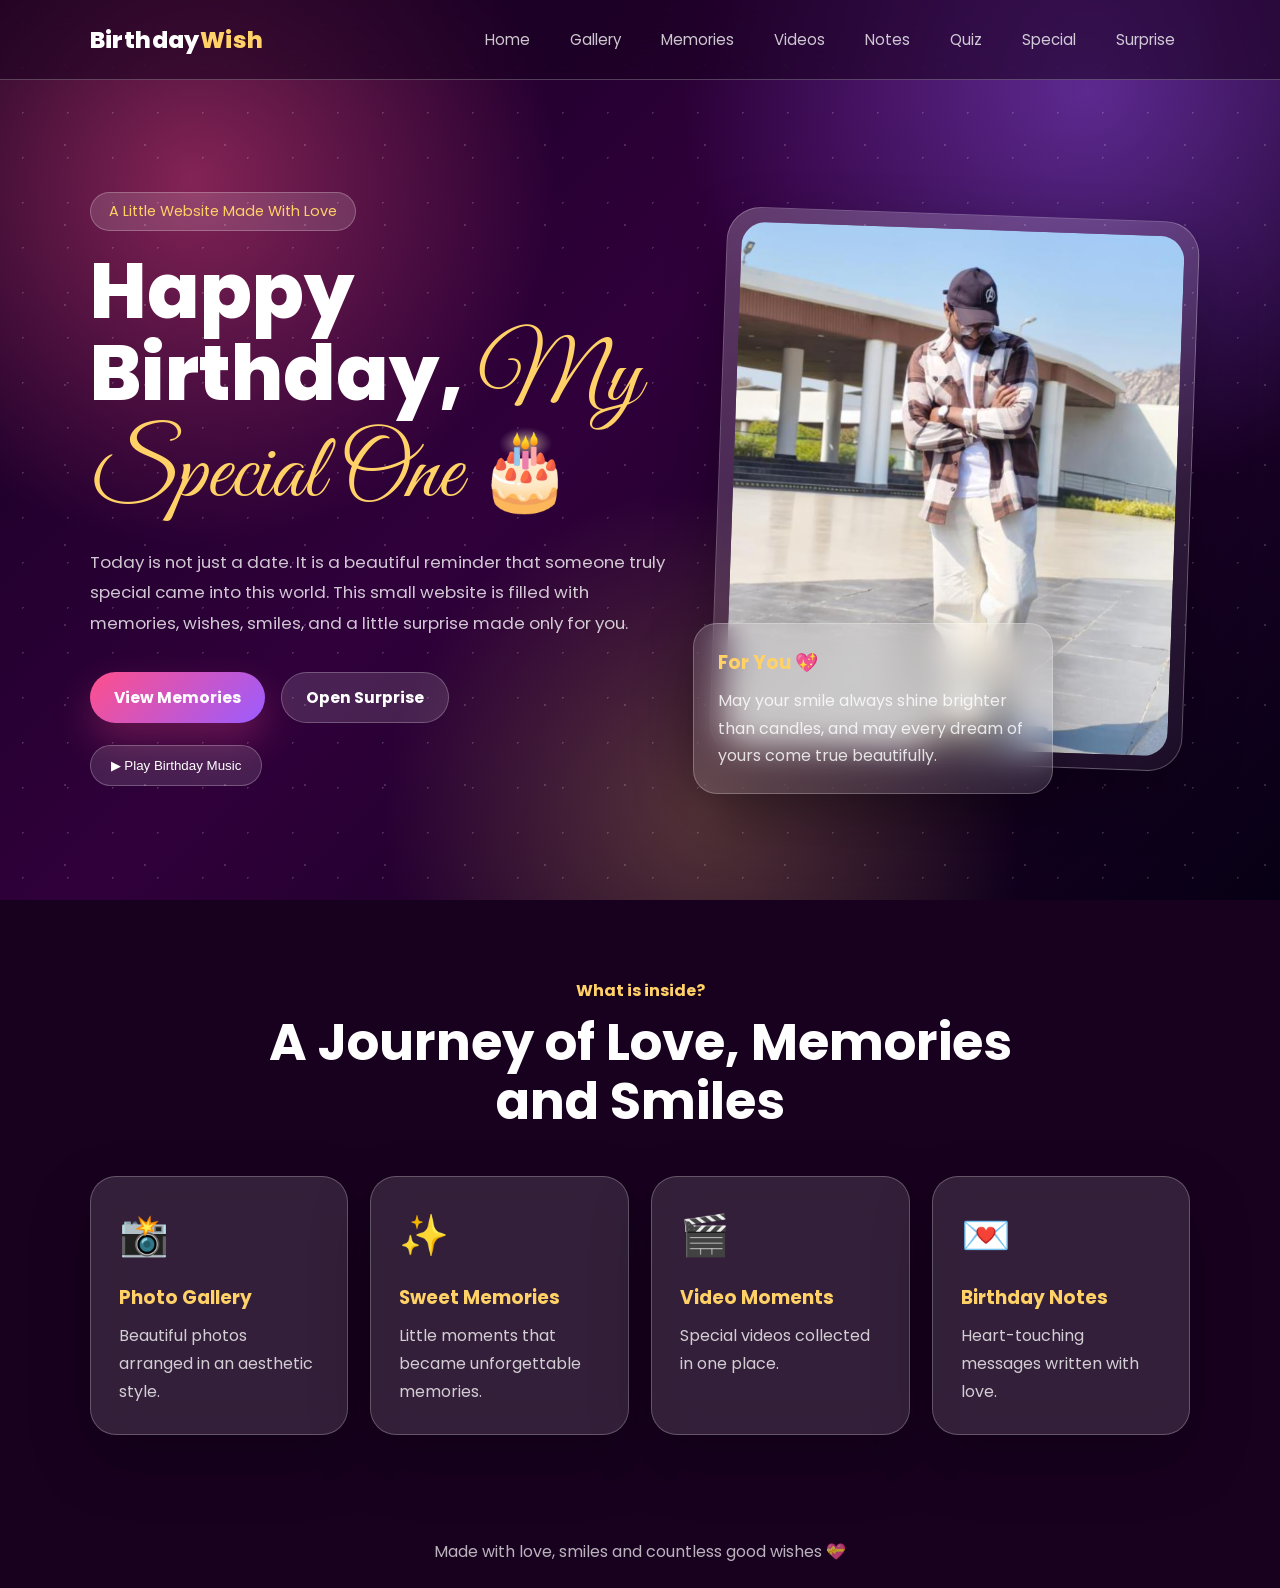
==== index.html @ 696c047e "Add files via upload" ====
<!DOCTYPE html>
<html lang="en">
<head>
  <meta charset="UTF-8" />
  <meta name="viewport" content="width=device-width, initial-scale=1.0" />

  <title>Happy Birthday | A Special Surprise</title>

  <link rel="stylesheet" href="css/style.css" />
</head>
<body>

  <div class="page_bg"></div>
  <div class="floating_hearts"></div>

  <header class="site_header">
    <nav class="navbar">
      <a href="index.html" class="logo">Birthday<span>Wish</span></a>

      <button class="menu_btn" id="menu_btn">☰</button>

<ul class="nav_links" id="nav_links">
  <li><a href="index.html">Home</a></li>
  <li><a href="gallery.html">Gallery</a></li>
  <li><a href="memories.html">Memories</a></li>
  <li><a href="videos.html">Videos</a></li>
  <li><a href="notes.html">Notes</a></li>
  <li><a href="birthday_quiz.html">Quiz</a></li>
  <li><a href="special_corner.html">Special</a></li>
  <li><a href="surprise.html">Surprise</a></li>
</ul>
    </nav>
  </header>

  <main class="hero_section">
    <section class="hero_content">
      <p class="small_title">A Little Website Made With Love</p>
      <h1>Happy Birthday, <span>My Special One</span> 🎂</h1>
      <p class="hero_text">
        Today is not just a date. It is a beautiful reminder that someone truly special came into this world.
        This small website is filled with memories, wishes, smiles, and a little surprise made only for you.
      </p>

      <div class="hero_buttons">
        <a href="gallery.html" class="btn primary_btn">View Memories</a>
        <a href="surprise.html" class="btn secondary_btn">Open Surprise</a>
      </div>

      <button class="music_btn" id="music_btn">▶ Play Birthday Music</button>
      <audio id="birthday_audio" src="assets/audio/birthday_song.mp3"></audio>
    </section>

    <section class="hero_card">
      <div class="image_frame">
        <img src="assets/images/hero_photo.png" alt="Birthday person photo">
      </div>
      <div class="wish_card">
        <h3>For You 💖</h3>
        <p>
          May your smile always shine brighter than candles,
          and may every dream of yours come true beautifully.
        </p>
      </div>
    </section>
  </main>

  <section class="section">
    <div class="section_heading">
      <p>What is inside?</p>
      <h2>A Journey of Love, Memories and Smiles</h2>
    </div>

    <div class="feature_grid">
      <a href="gallery.html" class="feature_card">
        <span>📸</span>
        <h3>Photo Gallery</h3>
        <p>Beautiful photos arranged in an aesthetic style.</p>
      </a>

      <a href="memories.html" class="feature_card">
        <span>✨</span>
        <h3>Sweet Memories</h3>
        <p>Little moments that became unforgettable memories.</p>
      </a>

      <a href="videos.html" class="feature_card">
        <span>🎬</span>
        <h3>Video Moments</h3>
        <p>Special videos collected in one place.</p>
      </a>

      <a href="notes.html" class="feature_card">
        <span>💌</span>
        <h3>Birthday Notes</h3>
        <p>Heart-touching messages written with love.</p>
      </a>
    </div>
  </section>

  <footer class="footer">
    <p>Made with love, smiles and countless good wishes 💝</p>
  </footer>

  <script src="js/main.js"></script>
</body>
</html>
---- css/style.css ----
@import url('https://fonts.googleapis.com/css2?family=Great+Vibes&family=Poppins:wght@300;400;500;600;700;800&display=swap');

:root {
  --primary: #ff4f8b;
  --secondary: #9b5cff;
  --gold: #ffd166;
  --dark: #18001f;
  --light: #ffffff;
  --soft: rgba(255, 255, 255, 0.14);
  --border: rgba(255, 255, 255, 0.24);
  --shadow: 0 25px 60px rgba(0, 0, 0, 0.28);
}

* {
  margin: 0;
  padding: 0;
  box-sizing: border-box;
}

html {
  scroll-behavior: smooth;
}

body {
  min-height: 100vh;
  font-family: 'Poppins', sans-serif;
  color: var(--light);
  background: var(--dark);
  overflow-x: hidden;
}

a {
  text-decoration: none;
  color: inherit;
}

img,
video {
  max-width: 100%;
  display: block;
}

.page_bg {
  position: fixed;
  inset: 0;
  z-index: -3;
  background:
    radial-gradient(circle at 15% 20%, rgba(255, 79, 139, 0.45), transparent 28%),
    radial-gradient(circle at 85% 10%, rgba(155, 92, 255, 0.45), transparent 30%),
    radial-gradient(circle at 55% 90%, rgba(255, 209, 102, 0.25), transparent 30%),
    linear-gradient(135deg, #13001f 0%, #30003b 45%, #070014 100%);
}

.page_bg::before {
  content: "";
  position: absolute;
  inset: 0;
  background-image:
    radial-gradient(#ffffff 1px, transparent 1px),
    radial-gradient(#ffffff 1px, transparent 1px);
  background-size: 45px 45px, 80px 80px;
  background-position: 0 0, 25px 25px;
  opacity: 0.16;
  animation: stars_move 12s linear infinite;
}

@keyframes stars_move {
  from {
    transform: translateY(0);
  }
  to {
    transform: translateY(-80px);
  }
}

.site_header {
  width: 100%;
  padding: 18px 7%;
  position: sticky;
  top: 0;
  z-index: 100;
  backdrop-filter: blur(18px);
  background: rgba(24, 0, 31, 0.55);
  border-bottom: 1px solid var(--border);
}

.navbar {
  display: flex;
  align-items: center;
  justify-content: space-between;
}

.logo {
  font-size: 1.45rem;
  font-weight: 800;
  letter-spacing: 0.4px;
}

.logo span {
  color: var(--gold);
}

.nav_links {
  list-style: none;
  display: flex;
  align-items: center;
  gap: 10px;
}

.nav_links a {
  display: inline-block;
  padding: 10px 15px;
  border-radius: 999px;
  font-size: 0.94rem;
  color: rgba(255, 255, 255, 0.78);
  transition: 0.3s ease;
}

.nav_links a:hover,
.nav_links a.active {
  color: #fff;
  background: linear-gradient(135deg, var(--primary), var(--secondary));
  box-shadow: 0 10px 25px rgba(255, 79, 139, 0.25);
}

.menu_btn {
  display: none;
  width: 44px;
  height: 44px;
  border: 1px solid var(--border);
  border-radius: 12px;
  color: #fff;
  background: var(--soft);
  font-size: 1.4rem;
  cursor: pointer;
}

.hero_section {
  min-height: calc(100vh - 82px);
  padding: 70px 7%;
  display: grid;
  grid-template-columns: 1.1fr 0.9fr;
  gap: 50px;
  align-items: center;
}

.small_title {
  display: inline-block;
  padding: 8px 18px;
  border: 1px solid var(--border);
  border-radius: 999px;
  background: var(--soft);
  color: var(--gold);
  font-size: 0.9rem;
  margin-bottom: 20px;
}

.hero_content h1,
.section_heading h1,
.surprise_box h1 {
  font-size: clamp(2.5rem, 6vw, 5.4rem);
  line-height: 1.05;
  font-weight: 800;
}

.hero_content h1 span {
  font-family: 'Great Vibes', cursive;
  font-size: 1.2em;
  font-weight: 400;
  color: var(--gold);
}

.hero_text {
  margin-top: 22px;
  max-width: 700px;
  color: rgba(255, 255, 255, 0.78);
  font-size: 1.05rem;
  line-height: 1.8;
}

.hero_buttons {
  margin-top: 34px;
  display: flex;
  flex-wrap: wrap;
  gap: 16px;
}

.btn {
  display: inline-flex;
  align-items: center;
  justify-content: center;
  min-height: 50px;
  padding: 13px 24px;
  border: none;
  border-radius: 999px;
  font-size: 0.98rem;
  font-weight: 700;
  cursor: pointer;
  transition: 0.3s ease;
}

.primary_btn {
  color: #fff;
  background: linear-gradient(135deg, var(--primary), var(--secondary));
  box-shadow: 0 18px 38px rgba(255, 79, 139, 0.28);
}

.secondary_btn {
  color: #fff;
  background: rgba(255, 255, 255, 0.13);
  border: 1px solid var(--border);
}

.btn:hover,
.music_btn:hover {
  transform: translateY(-4px);
}

.music_btn {
  margin-top: 22px;
  padding: 12px 20px;
  border: 1px solid var(--border);
  border-radius: 999px;
  color: #fff;
  background: rgba(255, 255, 255, 0.12);
  cursor: pointer;
  transition: 0.3s ease;
}

.hero_card {
  position: relative;
}

.image_frame {
  padding: 14px;
  border: 1px solid var(--border);
  border-radius: 34px;
  background: linear-gradient(145deg, rgba(255,255,255,0.22), rgba(255,255,255,0.05));
  box-shadow: var(--shadow);
  transform: rotate(2deg);
}

.image_frame img {
  width: 100%;
  height: 520px;
  object-fit: cover;
  border-radius: 24px;
}

.wish_card {
  width: min(360px, 90%);
  position: absolute;
  left: -25px;
  bottom: -30px;
  padding: 24px;
  border: 1px solid var(--border);
  border-radius: 24px;
  background: rgba(255, 255, 255, 0.13);
  backdrop-filter: blur(16px);
  box-shadow: var(--shadow);
}

.wish_card h3 {
  color: var(--gold);
  margin-bottom: 10px;
}

.wish_card p {
  color: rgba(255, 255, 255, 0.82);
  line-height: 1.7;
}

.section,
.inner_page {
  padding: 80px 7%;
}

.section_heading {
  text-align: center;
  max-width: 850px;
  margin: 0 auto 45px;
}

.section_heading p {
  color: var(--gold);
  font-weight: 700;
  margin-bottom: 10px;
}

.section_heading h2 {
  font-size: clamp(2rem, 4vw, 3.4rem);
  line-height: 1.15;
}

.section_heading span {
  display: block;
  margin-top: 16px;
  color: rgba(255, 255, 255, 0.74);
}

.feature_grid,
.notes_grid {
  display: grid;
  grid-template-columns: repeat(4, 1fr);
  gap: 22px;
}

.feature_card,
.note_card,
.timeline_content,
.video_card,
.surprise_box {
  border: 1px solid var(--border);
  background: rgba(255, 255, 255, 0.12);
  backdrop-filter: blur(18px);
  border-radius: 26px;
  box-shadow: var(--shadow);
}

.feature_card {
  min-height: 230px;
  padding: 28px;
  transition: 0.35s ease;
}

.feature_card:hover {
  transform: translateY(-10px);
  background: rgba(255, 255, 255, 0.18);
}

.feature_card span {
  font-size: 2.5rem;
}

.feature_card h3 {
  margin: 18px 0 10px;
  color: var(--gold);
}

.feature_card p,
.note_card p,
.timeline_content p,
.video_text p,
.surprise_box p,
.hidden_message p {
  color: rgba(255, 255, 255, 0.78);
  line-height: 1.75;
}

.gallery_grid {
  display: grid;
  grid-template-columns: repeat(3, 1fr);
  gap: 18px;
}

.gallery_img {
  width: 100%;
  height: 340px;
  object-fit: cover;
  border-radius: 26px;
  border: 1px solid var(--border);
  cursor: pointer;
  transition: 0.35s ease;
  box-shadow: var(--shadow);
}

.gallery_img:hover {
  transform: scale(1.035);
  filter: brightness(1.15);
}

.lightbox {
  position: fixed;
  inset: 0;
  z-index: 999;
  display: none;
  align-items: center;
  justify-content: center;
  padding: 30px;
  background: rgba(0, 0, 0, 0.82);
}

.lightbox.active {
  display: flex;
}

.lightbox img {
  max-height: 86vh;
  border-radius: 24px;
  box-shadow: var(--shadow);
}

.close_lightbox {
  position: absolute;
  top: 25px;
  right: 35px;
  font-size: 3rem;
  cursor: pointer;
}

.timeline {
  max-width: 900px;
  margin: auto;
  position: relative;
}

.timeline::before {
  content: "";
  position: absolute;
  left: 18px;
  top: 0;
  bottom: 0;
  width: 2px;
  background: linear-gradient(var(--primary), var(--secondary), var(--gold));
}

.timeline_item {
  position: relative;
  padding-left: 60px;
  margin-bottom: 26px;
}

.timeline_dot {
  position: absolute;
  left: 7px;
  top: 30px;
  width: 24px;
  height: 24px;
  border-radius: 50%;
  background: var(--gold);
  box-shadow: 0 0 0 8px rgba(255, 209, 102, 0.16);
}

.timeline_content {
  padding: 28px;
}

.timeline_content h3 {
  color: var(--gold);
  margin-bottom: 10px;
}

.video_section {
  max-width: 980px;
  margin: auto;
}

.video_card {
  overflow: hidden;
}

.video_card video {
  width: 100%;
  max-height: 560px;
  background: #000;
}

.video_text {
  padding: 26px;
}

.video_text h3 {
  color: var(--gold);
  margin-bottom: 10px;
}

.notes_grid {
  grid-template-columns: repeat(2, 1fr);
  max-width: 1050px;
  margin: auto;
}

.note_card {
  padding: 32px;
  position: relative;
  overflow: hidden;
}

.note_card::before {
  content: "💌";
  position: absolute;
  right: 22px;
  top: 16px;
  font-size: 2rem;
  opacity: 0.4;
}

.note_card h3 {
  color: var(--gold);
  margin-bottom: 12px;
}

.surprise_page {
  min-height: calc(100vh - 82px);
  display: grid;
  place-items: center;
  padding: 70px 7%;
}

.surprise_box {
  max-width: 850px;
  width: 100%;
  text-align: center;
  padding: 45px;
}

.surprise_box h1 {
  margin-bottom: 20px;
}

.surprise_box .btn {
  margin-top: 28px;
}

.hidden_message {
  display: none;
  margin-top: 34px;
  padding: 30px;
  border-radius: 24px;
  background: rgba(255, 255, 255, 0.13);
  border: 1px solid var(--border);
  animation: pop_in 0.6s ease forwards;
}

.hidden_message.active {
  display: block;
}

.hidden_message h2 {
  color: var(--gold);
  font-size: 2rem;
  margin-bottom: 12px;
}

.hidden_message h3 {
  margin-top: 15px;
  color: #fff;
}

@keyframes pop_in {
  from {
    transform: scale(0.85);
    opacity: 0;
  }
  to {
    transform: scale(1);
    opacity: 1;
  }
}

.confetti_piece {
  position: fixed;
  top: -20px;
  z-index: 9999;
  font-size: 1.6rem;
  animation: confetti_fall 3.5s linear forwards;
  pointer-events: none;
}

@keyframes confetti_fall {
  to {
    transform: translateY(110vh) rotate(720deg);
    opacity: 0;
  }
}

.footer {
  padding: 24px 7%;
  text-align: center;
  color: rgba(255, 255, 255, 0.7);
}

@media (max-width: 1050px) {
  .hero_section {
    grid-template-columns: 1fr;
  }

  .hero_card {
    max-width: 650px;
  }

  .feature_grid {
    grid-template-columns: repeat(2, 1fr);
  }

  .gallery_grid {
    grid-template-columns: repeat(2, 1fr);
  }
}

@media (max-width: 760px) {
  .site_header {
    padding: 14px 5%;
  }

  .menu_btn {
    display: block;
  }

  .nav_links {
    position: absolute;
    top: 74px;
    right: 5%;
    width: 260px;
    display: none;
    flex-direction: column;
    align-items: stretch;
    padding: 18px;
    border: 1px solid var(--border);
    border-radius: 22px;
    background: rgba(24, 0, 31, 0.94);
    box-shadow: var(--shadow);
  }

  .nav_links.show {
    display: flex;
  }

  .nav_links a {
    width: 100%;
  }

  .hero_section,
  .section,
  .inner_page,
  .surprise_page {
    padding-left: 5%;
    padding-right: 5%;
  }

  .hero_section {
    padding-top: 45px;
  }

  .hero_buttons {
    flex-direction: column;
  }

  .btn {
    width: 100%;
  }

  .image_frame img {
    height: 410px;
  }

  .wish_card {
    position: static;
    margin: 18px auto 0;
    width: 100%;
  }

  .feature_grid,
  .notes_grid,
  .gallery_grid {
    grid-template-columns: 1fr;
  }

  .gallery_img {
    height: 380px;
  }

  .surprise_box {
    padding: 30px 20px;
  }
}

@media (max-width: 420px) {
  .hero_content h1,
  .section_heading h1,
  .surprise_box h1 {
    font-size: 2.25rem;
  }

  .gallery_img {
    height: 300px;
  }

  .image_frame img {
    height: 340px;
  }
}
.romantic_full_bg {
  position: fixed;
  inset: 0;
  z-index: -5;
  background:
    linear-gradient(135deg, rgba(20, 0, 30, 0.78), rgba(255, 79, 139, 0.32)),
    linear-gradient(to bottom, rgba(0, 0, 0, 0.25), rgba(20, 0, 30, 0.86)),
    url("../assets/images/our_photo.png") center/cover no-repeat;
}

.romantic_full_bg::after {
  content: "";
  position: absolute;
  inset: 0;
  background-image:
    radial-gradient(#ffffff 1px, transparent 1px),
    radial-gradient(rgba(255, 255, 255, 0.6) 1px, transparent 1px);
  background-size: 55px 55px, 100px 100px;
  opacity: 0.22;
  animation: stars_move 12s linear infinite;
}

.quiz_page,
.special_page {
  min-height: calc(100vh - 82px);
  padding: 70px 7%;
}

.quiz_box,
.special_hero,
.love_letter_box {
  max-width: 950px;
  margin: auto;
  padding: 42px;
  border: 1px solid var(--border);
  border-radius: 32px;
  background: rgba(24, 0, 31, 0.52);
  backdrop-filter: blur(18px);
  box-shadow: var(--shadow);
  text-align: center;
}

.quiz_box h1,
.special_hero h1 {
  font-size: clamp(2.2rem, 5vw, 4.6rem);
  line-height: 1.08;
  margin-bottom: 18px;
}

.quiz_intro,
.special_hero p {
  color: rgba(255, 255, 255, 0.82);
  line-height: 1.8;
  max-width: 760px;
  margin: auto;
}

.quiz_card {
  margin-top: 35px;
  padding: 30px;
  border: 1px solid var(--border);
  border-radius: 26px;
  background: rgba(255, 255, 255, 0.13);
}

.quiz_top {
  display: flex;
  justify-content: space-between;
  gap: 16px;
  margin-bottom: 22px;
  color: var(--gold);
  font-weight: 700;
}

.quiz_card h2 {
  font-size: clamp(1.4rem, 3vw, 2.2rem);
  margin-bottom: 24px;
}

.quiz_options {
  display: grid;
  grid-template-columns: repeat(2, 1fr);
  gap: 14px;
}

.quiz_option {
  padding: 16px;
  border: 1px solid var(--border);
  border-radius: 18px;
  background: rgba(255, 255, 255, 0.13);
  color: #fff;
  font-size: 1rem;
  cursor: pointer;
  transition: 0.3s ease;
}

.quiz_option:hover {
  transform: translateY(-4px);
  background: rgba(255, 255, 255, 0.2);
}

.quiz_option.correct {
  background: rgba(31, 217, 121, 0.28);
  border-color: #38ef7d;
}

.quiz_option.wrong {
  background: rgba(255, 79, 139, 0.28);
  border-color: #ff4f8b;
}

.quiz_next_btn {
  margin-top: 25px;
  display: none;
}

.quiz_result {
  display: none;
  margin-top: 35px;
  padding: 30px;
  border: 1px solid var(--border);
  border-radius: 26px;
  background: rgba(255, 255, 255, 0.13);
}

.quiz_result.active {
  display: block;
  animation: pop_in 0.6s ease forwards;
}

.quiz_result h2 {
  color: var(--gold);
  font-size: 2rem;
  margin-bottom: 12px;
}

.quiz_result p {
  color: rgba(255, 255, 255, 0.82);
  line-height: 1.8;
  margin-bottom: 22px;
}

.special_grid {
  margin: 40px auto;
  max-width: 1100px;
  display: grid;
  grid-template-columns: repeat(4, 1fr);
  gap: 20px;
}

.special_card {
  padding: 28px;
  border: 1px solid var(--border);
  border-radius: 26px;
  background: rgba(24, 0, 31, 0.5);
  backdrop-filter: blur(16px);
  box-shadow: var(--shadow);
  text-align: center;
  transition: 0.35s ease;
}

.special_card:hover {
  transform: translateY(-10px);
  background: rgba(255, 255, 255, 0.16);
}

.special_card span {
  font-size: 2.5rem;
}

.special_card h3 {
  color: var(--gold);
  margin: 18px 0 10px;
}

.special_card p,
.love_letter_box p {
  color: rgba(255, 255, 255, 0.82);
  line-height: 1.75;
}

.love_letter_box {
  margin-top: 45px;
  text-align: left;
}

.love_letter_box h2 {
  color: var(--gold);
  font-size: clamp(1.7rem, 4vw, 2.8rem);
  margin-bottom: 20px;
  text-align: center;
}

.love_letter_box p {
  margin-bottom: 18px;
}

.love_letter_box h3 {
  color: #fff;
  text-align: center;
  margin-top: 25px;
}

@media (max-width: 950px) {
  .special_grid {
    grid-template-columns: repeat(2, 1fr);
  }

  .quiz_options {
    grid-template-columns: 1fr;
  }
}

@media (max-width: 620px) {
  .quiz_page,
  .special_page {
    padding: 45px 5%;
  }

  .quiz_box,
  .special_hero,
  .love_letter_box {
    padding: 28px 18px;
  }

  .quiz_top {
    flex-direction: column;
    align-items: center;
  }

  .special_grid {
    grid-template-columns: 1fr;
  }
}
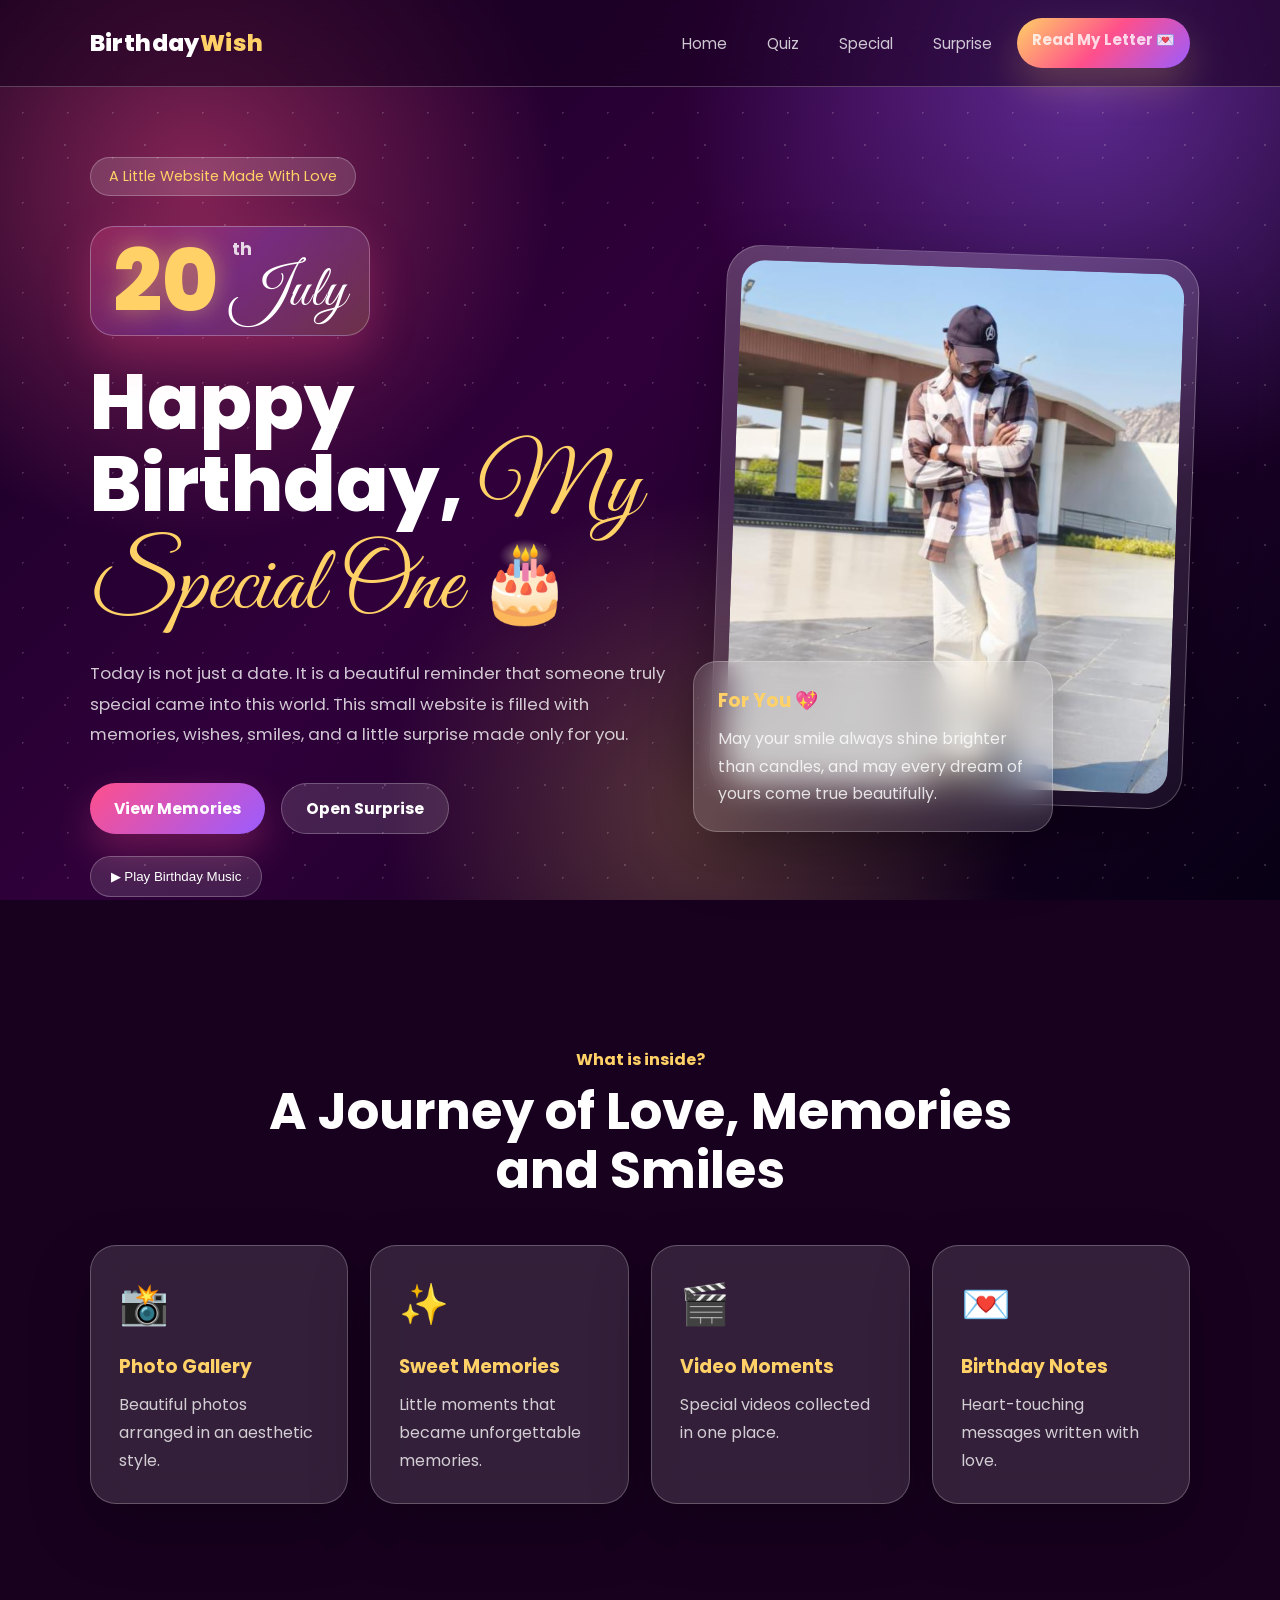
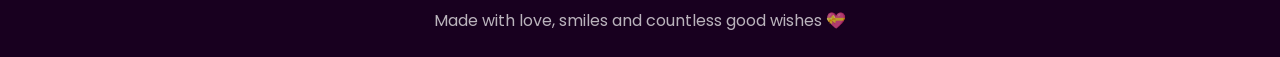
==== commit 84de6cc2: "Update index.html" ====
--- a/index.html
+++ b/index.html
@@ -2,10 +2,11 @@
 <html lang="en">
 <head>
   <meta charset="UTF-8" />
+  <meta name="robots" content="noindex, nofollow">
   <meta name="viewport" content="width=device-width, initial-scale=1.0" />
 
   <title>Happy Birthday | A Special Surprise</title>
-
+<link rel="icon" href="/images (1).jpg" type="image/jpg">
   <link rel="stylesheet" href="css/style.css" />
 </head>
 <body>
@@ -21,13 +22,10 @@
 
 <ul class="nav_links" id="nav_links">
   <li><a href="index.html">Home</a></li>
-  <li><a href="gallery.html">Gallery</a></li>
-  <li><a href="memories.html">Memories</a></li>
-  <li><a href="videos.html">Videos</a></li>
-  <li><a href="notes.html">Notes</a></li>
   <li><a href="birthday_quiz.html">Quiz</a></li>
   <li><a href="special_corner.html">Special</a></li>
   <li><a href="surprise.html">Surprise</a></li>
+  <a href="sorry_letter.html" class="btn letter_btn">Read My Letter 💌</a>
 </ul>
     </nav>
   </header>
@@ -35,7 +33,16 @@
   <main class="hero_section">
     <section class="hero_content">
       <p class="small_title">A Little Website Made With Love</p>
-      <h1>Happy Birthday, <span>My Special One</span> 🎂</h1>
+
+<div class="birthday_date_badge">
+  <span class="date_day">20</span>
+  <div class="date_text">
+    <span>th</span>
+    <strong>July</strong>
+  </div>
+</div>
+
+<h1>Happy Birthday, <span>My Special One</span> 🎂</h1>
       <p class="hero_text">
         Today is not just a date. It is a beautiful reminder that someone truly special came into this world.
         This small website is filled with memories, wishes, smiles, and a little surprise made only for you.
@@ -103,4 +110,4 @@
 
   <script src="js/main.js"></script>
 </body>
-</html>+</html>
--- a/css/style.css
+++ b/css/style.css
@@ -913,4 +913,518 @@
   .special_grid {
     grid-template-columns: 1fr;
   }
-}+}
+.birthday_date_badge {
+  width: fit-content;
+  margin: 10px 0 26px;
+  padding: 14px 22px;
+  display: flex;
+  align-items: center;
+  gap: 14px;
+  border: 1px solid rgba(255, 255, 255, 0.28);
+  border-radius: 24px;
+  background: linear-gradient(
+    135deg,
+    rgba(255, 79, 139, 0.28),
+    rgba(155, 92, 255, 0.28),
+    rgba(255, 209, 102, 0.18)
+  );
+  backdrop-filter: blur(18px);
+  box-shadow: 0 18px 45px rgba(255, 79, 139, 0.26);
+  position: relative;
+  overflow: hidden;
+}
+
+.birthday_date_badge::before {
+  content: "";
+  position: absolute;
+  inset: -2px;
+  background: linear-gradient(120deg, transparent, rgba(255,255,255,0.35), transparent);
+  transform: translateX(-120%);
+  animation: date_shine 3.5s infinite;
+}
+
+@keyframes date_shine {
+  0% {
+    transform: translateX(-120%);
+  }
+  55% {
+    transform: translateX(120%);
+  }
+  100% {
+    transform: translateX(120%);
+  }
+}
+
+.date_day {
+  font-size: clamp(3rem, 7vw, 5.4rem);
+  line-height: 0.9;
+  font-weight: 800;
+  color: var(--gold);
+  text-shadow: 0 0 24px rgba(255, 209, 102, 0.48);
+  z-index: 1;
+}
+
+.date_text {
+  display: flex;
+  flex-direction: column;
+  line-height: 1;
+  z-index: 1;
+}
+
+.date_text span {
+  font-size: 1.1rem;
+  color: rgba(255, 255, 255, 0.82);
+  font-weight: 700;
+}
+
+.date_text strong {
+  margin-top: 5px;
+  font-family: 'Great Vibes', cursive;
+  font-size: clamp(2.2rem, 5vw, 3.6rem);
+  color: #fff;
+  font-weight: 400;
+  letter-spacing: 1px;
+}
+
+@media (max-width: 620px) {
+  .birthday_date_badge {
+    margin-left: auto;
+    margin-right: auto;
+  }
+}
+
+.letter_btn {
+  color: #fff;
+  background: linear-gradient(135deg, #ffd166, #ff4f8b, #9b5cff);
+  box-shadow: 0 18px 38px rgba(255, 209, 102, 0.22);
+}
+
+.letter_bg {
+  position: fixed;
+  inset: 0;
+  z-index: -5;
+  background:
+    linear-gradient(135deg, rgba(20, 0, 30, 0.78), rgba(255, 79, 139, 0.36)),
+    linear-gradient(to bottom, rgba(0, 0, 0, 0.18), rgba(24, 0, 31, 0.9)),
+    url("../assets/images/our_photo.jpg") center/cover no-repeat;
+}
+
+.letter_bg::before {
+  content: "";
+  position: absolute;
+  inset: 0;
+  background-image:
+    radial-gradient(rgba(255,255,255,0.8) 1px, transparent 1px),
+    radial-gradient(rgba(255,209,102,0.55) 1px, transparent 1px);
+  background-size: 55px 55px, 95px 95px;
+  opacity: 0.22;
+  animation: stars_move 14s linear infinite;
+}
+
+.sorry_letter_page {
+  min-height: calc(100vh - 82px);
+  padding: 75px 7%;
+  display: grid;
+  place-items: center;
+}
+
+.letter_intro {
+  width: min(850px, 100%);
+  padding: 45px;
+  text-align: center;
+  border: 1px solid var(--border);
+  border-radius: 34px;
+  background: rgba(24, 0, 31, 0.55);
+  backdrop-filter: blur(20px);
+  box-shadow: var(--shadow);
+  animation: letter_float 4s ease-in-out infinite;
+}
+
+.letter_intro h1 {
+  font-size: clamp(2.4rem, 6vw, 5rem);
+  line-height: 1.08;
+  margin-bottom: 18px;
+}
+
+.letter_intro p {
+  color: rgba(255,255,255,0.82);
+  line-height: 1.8;
+  margin-bottom: 28px;
+}
+
+.letter_card {
+  display: none;
+  width: min(980px, 100%);
+  padding: 46px;
+  border: 1px solid rgba(255,255,255,0.28);
+  border-radius: 36px;
+  background:
+    linear-gradient(135deg, rgba(255,255,255,0.18), rgba(255,255,255,0.08)),
+    rgba(24, 0, 31, 0.66);
+  backdrop-filter: blur(22px);
+  box-shadow: 0 30px 80px rgba(0,0,0,0.35);
+  position: relative;
+  overflow: hidden;
+}
+
+.letter_card.opened {
+  display: block;
+  animation: open_letter_anim 0.9s ease forwards;
+}
+
+.letter_card::before {
+  content: "";
+  position: absolute;
+  inset: -2px;
+  background: linear-gradient(120deg, transparent, rgba(255,255,255,0.32), transparent);
+  transform: translateX(-130%);
+  animation: letter_shine 4s infinite;
+}
+
+.letter_top {
+  position: relative;
+  z-index: 1;
+  text-align: center;
+  margin-bottom: 22px;
+}
+
+.letter_top span {
+  font-size: 3rem;
+  display: inline-block;
+  animation: heartbeat 1.6s infinite;
+}
+
+.letter_top p {
+  color: var(--gold);
+  font-weight: 700;
+  margin-top: 8px;
+}
+
+.letter_card h1 {
+  position: relative;
+  z-index: 1;
+  text-align: center;
+  font-family: 'Great Vibes', cursive;
+  font-size: clamp(3.2rem, 7vw, 6.2rem);
+  font-weight: 400;
+  color: var(--gold);
+  margin-bottom: 22px;
+  text-shadow: 0 0 30px rgba(255,209,102,0.45);
+}
+
+.letter_body {
+  position: relative;
+  z-index: 1;
+}
+
+.letter_body p {
+  margin-bottom: 20px;
+  color: rgba(255,255,255,0.88);
+  font-size: 1.05rem;
+  line-height: 1.95;
+  text-align: justify;
+}
+
+.letter_body h2 {
+  margin-top: 30px;
+  text-align: center;
+  font-family: 'Great Vibes', cursive;
+  font-size: clamp(2.5rem, 6vw, 4.8rem);
+  font-weight: 400;
+  color: #fff;
+}
+
+.back_home_btn {
+  margin: 30px auto 0;
+  width: fit-content;
+  position: relative;
+  z-index: 1;
+}
+
+@keyframes open_letter_anim {
+  from {
+    transform: translateY(60px) scale(0.9);
+    opacity: 0;
+    filter: blur(8px);
+  }
+
+  to {
+    transform: translateY(0) scale(1);
+    opacity: 1;
+    filter: blur(0);
+  }
+}
+
+@keyframes letter_float {
+  0%, 100% {
+    transform: translateY(0);
+  }
+
+  50% {
+    transform: translateY(-12px);
+  }
+}
+
+@keyframes letter_shine {
+  0% {
+    transform: translateX(-130%);
+  }
+
+  55% {
+    transform: translateX(130%);
+  }
+
+  100% {
+    transform: translateX(130%);
+  }
+}
+
+@keyframes heartbeat {
+  0%, 100% {
+    transform: scale(1);
+  }
+
+  35% {
+    transform: scale(1.18);
+  }
+
+  70% {
+    transform: scale(0.95);
+  }
+}
+
+@media (max-width: 760px) {
+  .sorry_letter_page {
+    padding: 45px 5%;
+  }
+
+  .letter_intro,
+  .letter_card {
+    padding: 28px 20px;
+    border-radius: 26px;
+  }
+
+  .letter_body p {
+    font-size: 0.98rem;
+    line-height: 1.85;
+    text-align: left;
+  }
+
+  .back_home_btn {
+    width: 100%;
+  }
+}
+.surprise_note_box {
+  max-width: 1050px;
+  margin: 38px auto 0;
+  padding: 22px;
+  grid-template-columns: 0.9fr 1.1fr;
+  gap: 26px;
+  align-items: center;
+  text-align: left;
+  background:
+    linear-gradient(135deg, rgba(255, 255, 255, 0.18), rgba(255, 255, 255, 0.07)),
+    rgba(24, 0, 31, 0.68);
+  backdrop-filter: blur(22px);
+  box-shadow: 0 30px 80px rgba(0, 0, 0, 0.36);
+  position: relative;
+  overflow: hidden;
+}
+
+.surprise_note_box.active {
+  display: grid;
+}
+
+.surprise_note_box::before {
+  content: "";
+  position: absolute;
+  inset: -2px;
+  background: linear-gradient(
+    120deg,
+    transparent,
+    rgba(255, 255, 255, 0.32),
+    transparent
+  );
+  transform: translateX(-130%);
+  animation: surprise_shine 4s infinite;
+}
+
+.surprise_photo_wrap {
+  position: relative;
+  z-index: 1;
+  padding: 12px;
+  border-radius: 30px;
+  background: rgba(255, 255, 255, 0.16);
+  border: 1px solid rgba(255, 255, 255, 0.28);
+  transform: rotate(-2deg);
+  box-shadow: 0 25px 55px rgba(0, 0, 0, 0.28);
+}
+
+.surprise_photo_wrap img {
+  width: 100%;
+  height: 520px;
+  object-fit: cover;
+  border-radius: 22px;
+}
+
+.surprise_note_content {
+  position: relative;
+  z-index: 1;
+  padding: 18px 10px;
+}
+
+.surprise_tag {
+  display: inline-block;
+  margin-bottom: 16px;
+  padding: 8px 16px;
+  border-radius: 999px;
+  color: var(--gold);
+  font-weight: 700;
+  background: rgba(255, 255, 255, 0.13);
+  border: 1px solid var(--border);
+}
+
+.surprise_note_content h2 {
+  font-family: 'Great Vibes', cursive;
+  font-size: clamp(2.8rem, 6vw, 5.5rem);
+  font-weight: 400;
+  line-height: 1;
+  color: var(--gold);
+  margin-bottom: 22px;
+  text-shadow: 0 0 28px rgba(255, 209, 102, 0.4);
+}
+
+.surprise_note_content p {
+  margin-bottom: 16px;
+  color: rgba(255, 255, 255, 0.86);
+  font-size: 1.02rem;
+  line-height: 1.85;
+}
+
+.surprise_note_content h3 {
+  margin-top: 20px;
+  color: #fff;
+  font-size: 1.2rem;
+  line-height: 1.7;
+}
+
+@keyframes surprise_shine {
+  0% {
+    transform: translateX(-130%);
+  }
+
+  55% {
+    transform: translateX(130%);
+  }
+
+  100% {
+    transform: translateX(130%);
+  }
+}
+
+@media (max-width: 900px) {
+  .surprise_note_box.active {
+    display: grid;
+    grid-template-columns: 1fr;
+  }
+
+  .surprise_photo_wrap img {
+    height: 430px;
+  }
+
+  .surprise_note_content {
+    padding: 10px 4px;
+  }
+}
+
+@media (max-width: 520px) {
+  .surprise_note_box {
+    padding: 16px;
+  }
+
+  .surprise_photo_wrap img {
+    height: 330px;
+  }
+
+  .surprise_note_content p {
+    font-size: 0.96rem;
+    line-height: 1.78;
+  }
+}
+/* FULL HEADING FIX FOR SURPRISE PAGE */
+
+.surprise_note_box.active {
+  display: block !important;
+  max-width: 1050px;
+}
+
+.surprise_full_heading {
+  width: 100%;
+  text-align: center;
+  margin-bottom: 34px;
+  position: relative;
+  z-index: 2;
+}
+
+.surprise_full_heading .surprise_tag {
+  margin-bottom: 18px;
+}
+
+.surprise_full_heading h3 {
+  font-family: 'Great Vibes', cursive;
+  font-size: clamp(3.6rem, 7vw, 6.8rem) !important;
+  font-weight: 400;
+  line-height: 0.95;
+  color: var(--gold);
+  text-align: center;
+  text-shadow: 0 0 35px rgba(255, 209, 102, 0.45);
+}
+.birthday_line,
+.special_line {
+  display: block;
+  white-space: nowrap;
+  font-family: 'Great Vibes', cursive;
+}
+
+.birthday_line {
+  margin-bottom: 8px;
+  font-family: 'Great Vibes', cursive;
+}
+
+@media (max-width: 620px) {
+  .surprise_full_heading h2 {
+    font-size: clamp(2.6rem, 12vw, 4.4rem) !important;
+  }
+
+  .birthday_line,
+  .special_line {
+    white-space: normal;
+  }
+}
+.surprise_body_grid {
+  display: grid;
+  grid-template-columns: 0.9fr 1.1fr;
+  gap: 28px;
+  align-items: center;
+  position: relative;
+  z-index: 2;
+}
+
+.surprise_body_grid .surprise_photo_wrap {
+  transform: rotate(-2deg);
+}
+
+.surprise_body_grid .surprise_note_content {
+  padding: 18px 10px;
+}
+
+@media (max-width: 900px) {
+  .surprise_body_grid {
+    grid-template-columns: 1fr;
+  }
+
+  .surprise_full_heading h2 {
+    font-size: clamp(3.4rem, 13vw, 6rem);
+  }
+}
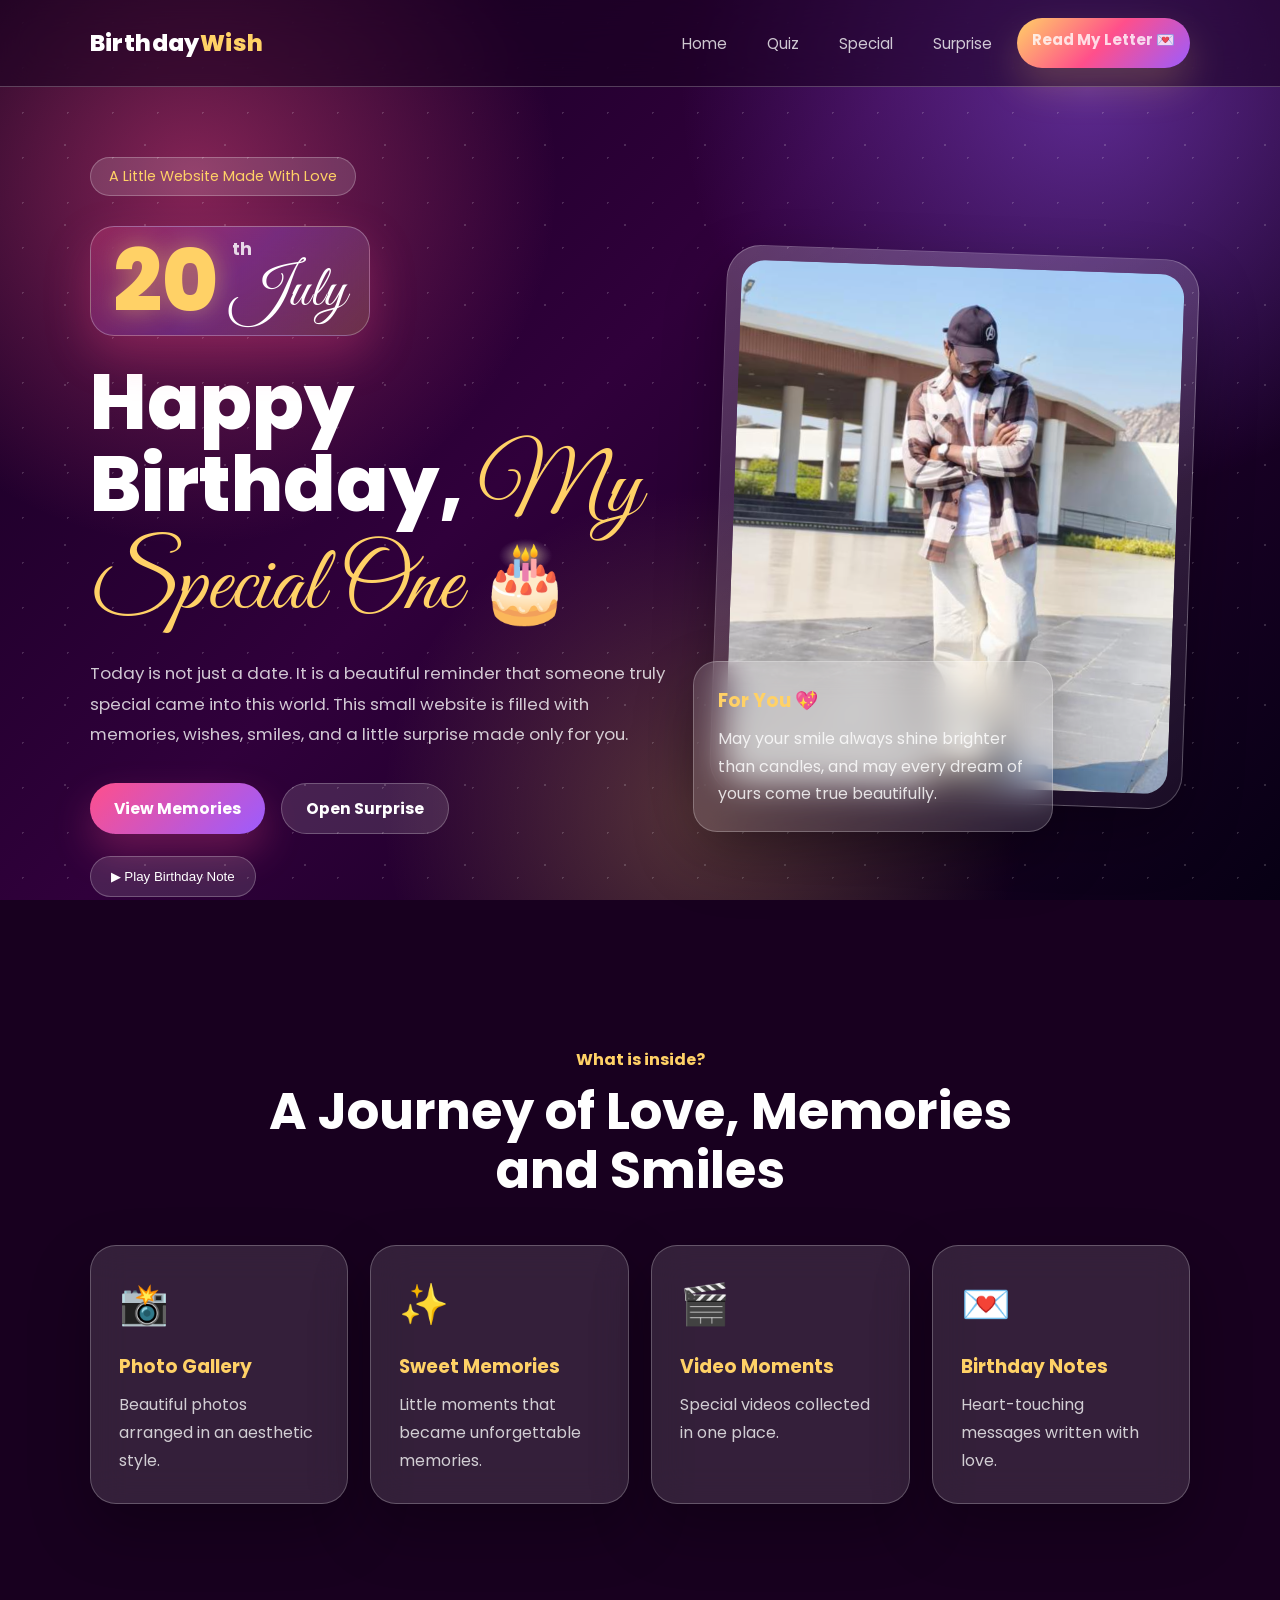
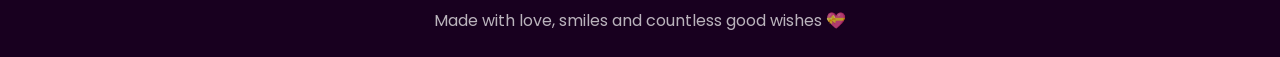
==== commit cd448aea: "Update index.html" ====
--- a/index.html
+++ b/index.html
@@ -53,8 +53,8 @@
         <a href="surprise.html" class="btn secondary_btn">Open Surprise</a>
       </div>
 
-      <button class="music_btn" id="music_btn">▶ Play Birthday Music</button>
-      <audio id="birthday_audio" src="assets/audio/birthday_song.mp3"></audio>
+      <button class="music_btn" id="music_btn">▶ Play Birthday Note</button>
+      <audio id="birthday_audio" src="assets/audio/birthday_audio.aac"></audio>
     </section>
 
     <section class="hero_card">
